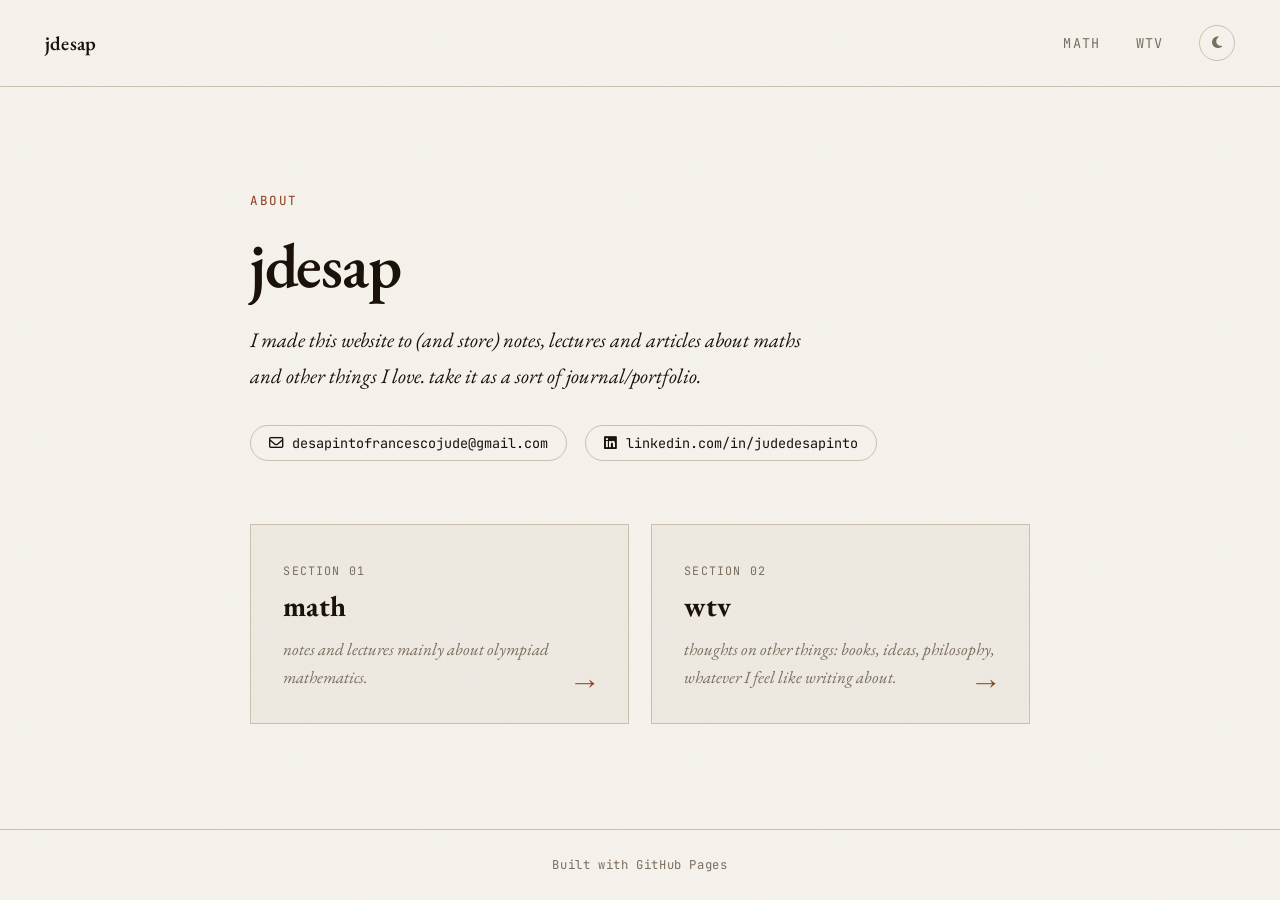
==== index.html @ 36cb31ee "Update index.html" ====
<!DOCTYPE html>
<html lang="en">
<head>
  <meta charset="UTF-8" />
  <meta name="viewport" content="width=device-width, initial-scale=1.0" />
  <title>jdesap</title>
  <link rel="stylesheet" href="assets/css/style.css" />
  <link rel="preconnect" href="https://fonts.googleapis.com">
  <link href="https://fonts.googleapis.com/css2?family=EB+Garamond:ital,wght@0,400;0,600;1,400&family=JetBrains+Mono:wght@400;500&display=swap" rel="stylesheet">
  <link rel="stylesheet" href="https://cdnjs.cloudflare.com/ajax/libs/font-awesome/6.5.0/css/all.min.css" />
  <script>
    // Apply saved theme before page renders to prevent flash
    const saved = localStorage.getItem('theme');
    if (saved === 'dark') document.documentElement.setAttribute('data-theme', 'dark');
  </script>
</head>
<body>
  <div class="grain"></div>

  <nav>
    <a href="index.html" class="nav-name">jdesap</a>
    <div class="nav-links">
      <a href="math/index.html">math</a>
      <a href="blog/index.html">wtv</a>
      <button class="theme-toggle" id="themeToggle" aria-label="Toggle dark mode">
        <i class="fa-solid fa-moon" id="themeIcon"></i>
      </button>
    </div>
  </nav>

  <main class="home-main">
    <div class="home-content">
      <div class="intro-block">
        <span class="label">About</span>
        <h1>jdesap</h1>

        <!-- ✏️ EDIT THIS: Replace with your own introduction -->
        <p class="intro-text">
           I made this website to (and store) notes, lectures and articles about maths and other things I love. take it as a sort of journal/portfolio.
        </p>

        <!-- ✏️ EDIT THIS: Put your real email and LinkedIn URL -->
        <div class="contact-links">
          <a href="mailto:you@email.com" class="contact-pill">
            <i class="fa-regular fa-envelope pill-icon"></i> desapintofrancescojude@gmail.com
          </a>
          <a href="https://linkedin.com/in/yourprofile" target="_blank" class="contact-pill">
            <i class="fa-brands fa-linkedin pill-icon"></i> linkedin.com/in/judedesapinto
          </a>
        </div>
      </div>

      <div class="home-sections">
        <a href="math/index.html" class="section-card">
          <span class="card-label">Section 01</span>
          <h2>math</h2>
          <p>notes and lectures mainly about olympiad mathematics.</p>
          <span class="arrow">→</span>
        </a>
        <a href="blog/index.html" class="section-card">
          <span class="card-label">Section 02</span>
          <h2>wtv</h2>
          <p>thoughts on other things: books, ideas, philosophy, whatever I feel like writing about.</p>
          <span class="arrow">→</span>
        </a>
      </div>
    </div>
  </main>

  <footer>
    <span>Built with GitHub Pages</span>
  </footer>

  <script>
    const toggle = document.getElementById('themeToggle');
    const icon   = document.getElementById('themeIcon');

    function applyTheme(theme) {
      if (theme === 'dark') {
        document.documentElement.setAttribute('data-theme', 'dark');
        icon.className = 'fa-solid fa-sun';
      } else {
        document.documentElement.removeAttribute('data-theme');
        icon.className = 'fa-solid fa-moon';
      }
    }

    // Set correct icon on load
    applyTheme(localStorage.getItem('theme') || 'light');

    toggle.addEventListener('click', () => {
      const isDark = document.documentElement.getAttribute('data-theme') === 'dark';
      const next = isDark ? 'light' : 'dark';
      localStorage.setItem('theme', next);
      applyTheme(next);
    });
  </script>
</body>
</html>
---- assets/css/style.css ----
/* =====================
   DESIGN TOKENS — LIGHT
   ===================== */
:root {
  --bg:         #f5f1eb;
  --bg-card:    #ede9e1;
  --ink:        #1a1208;
  --ink-muted:  #7a6e5e;
  --accent:     #8b3a1a;
  --border:     #c9c0b0;
  --font-serif: 'EB Garamond', Georgia, serif;
  --font-mono:  'JetBrains Mono', monospace;
  --max-w: 780px;
}

/* =====================
   DESIGN TOKENS — DARK
   ===================== */
[data-theme="dark"] {
  --bg:        #151210;
  --bg-card:   #1e1a17;
  --ink:       #e8e0d4;
  --ink-muted: #8a7e72;
  --accent:    #c4673a;
  --border:    #2e2820;
}

/* =====================
   RESET & BASE
   ===================== */
*, *::before, *::after { box-sizing: border-box; margin: 0; padding: 0; }

html { font-size: 18px; scroll-behavior: smooth; }

body {
  background: var(--bg);
  color: var(--ink);
  font-family: var(--font-serif);
  min-height: 100vh;
  display: flex;
  flex-direction: column;
  transition: background 0.25s, color 0.25s;
}

/* Film-grain overlay */
.grain {
  position: fixed; inset: 0; pointer-events: none; z-index: 999;
  background-image: url("data:image/svg+xml,%3Csvg viewBox='0 0 200 200' xmlns='http://www.w3.org/2000/svg'%3E%3Cfilter id='n'%3E%3CfeTurbulence type='fractalNoise' baseFrequency='0.9' numOctaves='4' stitchTiles='stitch'/%3E%3C/filter%3E%3Crect width='100%25' height='100%25' filter='url(%23n)' opacity='0.04'/%3E%3C/svg%3E");
  background-size: 200px 200px;
  opacity: 0.35;
}

/* =====================
   NAV
   ===================== */
nav {
  display: flex;
  justify-content: space-between;
  align-items: center;
  padding: 1.4rem 2.5rem;
  border-bottom: 1px solid var(--border);
  position: sticky; top: 0;
  background: var(--bg);
  z-index: 100;
  transition: background 0.25s, border-color 0.25s;
}

.nav-name {
  font-family: var(--font-serif);
  font-size: 1.1rem;
  font-weight: 600;
  color: var(--ink);
  text-decoration: none;
  letter-spacing: 0.01em;
}

.nav-links {
  display: flex;
  align-items: center;
  gap: 2rem;
}

.nav-links a {
  font-family: var(--font-mono);
  font-size: 0.75rem;
  letter-spacing: 0.08em;
  text-transform: uppercase;
  color: var(--ink-muted);
  text-decoration: none;
  transition: color 0.2s;
}

.nav-links a:hover { color: var(--accent); }

/* Dark mode toggle button */
.theme-toggle {
  background: none;
  border: 1px solid var(--border);
  color: var(--ink-muted);
  cursor: pointer;
  width: 2rem;
  height: 2rem;
  border-radius: 50%;
  display: flex;
  align-items: center;
  justify-content: center;
  font-size: 0.75rem;
  transition: color 0.2s, border-color 0.2s, background 0.2s;
  flex-shrink: 0;
}

.theme-toggle:hover {
  color: var(--accent);
  border-color: var(--accent);
}

/* =====================
   HOME PAGE
   ===================== */
.home-main {
  flex: 1;
  display: flex;
  align-items: center;
  justify-content: center;
  padding: 4rem 2rem;
}

.home-content {
  width: 100%;
  max-width: var(--max-w);
  display: grid;
  gap: 3.5rem;
}

.intro-block {
  display: grid;
  gap: 1.2rem;
}

.label {
  font-family: var(--font-mono);
  font-size: 0.7rem;
  letter-spacing: 0.12em;
  text-transform: uppercase;
  color: var(--accent);
}

h1 {
  font-size: clamp(2.2rem, 5vw, 3.5rem);
  font-weight: 600;
  line-height: 1.1;
  letter-spacing: -0.02em;
}

.intro-text {
  font-size: 1.15rem;
  line-height: 1.75;
  color: var(--ink);
  max-width: 560px;
  font-style: italic;
}

.contact-links {
  display: flex;
  gap: 1rem;
  flex-wrap: wrap;
  margin-top: 0.5rem;
}

.contact-pill {
  display: inline-flex;
  align-items: center;
  gap: 0.5rem;
  padding: 0.45rem 1rem;
  border: 1px solid var(--border);
  border-radius: 100px;
  font-family: var(--font-mono);
  font-size: 0.75rem;
  color: var(--ink);
  text-decoration: none;
  background: transparent;
  transition: background 0.2s, border-color 0.2s, color 0.2s;
}

.contact-pill:hover {
  background: var(--ink);
  color: var(--bg);
  border-color: var(--ink);
}

.pill-icon {
  font-style: normal;
  font-size: 0.8rem;
}

.home-sections {
  display: grid;
  grid-template-columns: 1fr 1fr;
  gap: 1.2rem;
}

@media (max-width: 560px) {
  .home-sections { grid-template-columns: 1fr; }
}

.section-card {
  display: block;
  padding: 1.8rem;
  background: var(--bg-card);
  border: 1px solid var(--border);
  text-decoration: none;
  color: var(--ink);
  transition: border-color 0.2s, transform 0.2s, background 0.25s;
  position: relative;
}

.section-card:hover {
  border-color: var(--accent);
  transform: translateY(-2px);
}

.card-label {
  font-family: var(--font-mono);
  font-size: 0.65rem;
  letter-spacing: 0.1em;
  text-transform: uppercase;
  color: var(--ink-muted);
}

.section-card h2 {
  font-size: 1.6rem;
  margin: 0.4rem 0 0.6rem;
}

.section-card p {
  font-size: 0.95rem;
  line-height: 1.6;
  color: var(--ink-muted);
  font-style: italic;
}

.arrow {
  position: absolute;
  bottom: 1.5rem;
  right: 1.8rem;
  font-size: 1.2rem;
  color: var(--accent);
}

/* =====================
   INDEX PAGES (Math / Blog listing)
   ===================== */
.section-main {
  flex: 1;
  max-width: var(--max-w);
  width: 100%;
  margin: 0 auto;
  padding: 3rem 2rem;
}

.section-header {
  border-bottom: 1px solid var(--border);
  padding-bottom: 1.5rem;
  margin-bottom: 2.5rem;
}

.section-header h1 { font-size: 2.2rem; }
.section-header p  { color: var(--ink-muted); font-style: italic; margin-top: 0.4rem; }

.post-list {
  list-style: none;
  display: grid;
  gap: 0;
}

.post-item {
  display: flex;
  justify-content: space-between;
  align-items: baseline;
  gap: 1rem;
  padding: 1.1rem 0;
  border-bottom: 1px solid var(--border);
}

.post-item a {
  color: var(--ink);
  text-decoration: none;
  font-size: 1.05rem;
  transition: color 0.2s;
}

.post-item a:hover { color: var(--accent); }

.post-date {
  font-family: var(--font-mono);
  font-size: 0.7rem;
  color: var(--ink-muted);
  white-space: nowrap;
  flex-shrink: 0;
}

.empty-state {
  font-style: italic;
  color: var(--ink-muted);
  padding: 2rem 0;
}

/* =====================
   ARTICLE PAGE
   ===================== */
.article-main {
  flex: 1;
  max-width: 680px;
  width: 100%;
  margin: 0 auto;
  padding: 3rem 2rem 5rem;
}

.article-header {
  margin-bottom: 2.5rem;
  padding-bottom: 1.5rem;
  border-bottom: 1px solid var(--border);
}

.article-header h1 {
  font-size: clamp(1.6rem, 4vw, 2.4rem);
  line-height: 1.2;
  margin-bottom: 0.7rem;
}

.article-meta {
  font-family: var(--font-mono);
  font-size: 0.72rem;
  color: var(--ink-muted);
  letter-spacing: 0.05em;
}

/* Prose */
.prose { line-height: 1.85; font-size: 1.05rem; }
.prose p              { margin: 1.2em 0; }
.prose h2             { font-size: 1.4rem; margin: 2em 0 0.7em; border-bottom: 1px solid var(--border); padding-bottom: 0.3em; }
.prose h3             { font-size: 1.15rem; margin: 1.8em 0 0.5em; }
.prose ul, .prose ol  { padding-left: 1.5rem; margin: 1em 0; }
.prose li             { margin: 0.4em 0; }
.prose blockquote     { border-left: 3px solid var(--accent); padding-left: 1rem; color: var(--ink-muted); font-style: italic; margin: 1.5em 0; }
.prose img            { max-width: 100%; border: 1px solid var(--border); margin: 1.5em 0; display: block; }
.prose code           { font-family: var(--font-mono); font-size: 0.85em; background: var(--bg-card); padding: 0.1em 0.35em; border-radius: 3px; }
.prose pre            { background: var(--bg-card); border: 1px solid var(--border); padding: 1.2rem; overflow-x: auto; margin: 1.5em 0; }
.prose pre code       { background: none; padding: 0; }
.prose a              { color: var(--accent); text-decoration: underline; text-underline-offset: 3px; }

/* Back link */
.back-link {
  display: inline-flex;
  align-items: center;
  gap: 0.4rem;
  font-family: var(--font-mono);
  font-size: 0.72rem;
  letter-spacing: 0.06em;
  text-transform: uppercase;
  color: var(--ink-muted);
  text-decoration: none;
  margin-bottom: 2rem;
}
.back-link:hover { color: var(--accent); }

/* =====================
   FOOTER
   ===================== */
footer {
  padding: 1.5rem 2.5rem;
  border-top: 1px solid var(--border);
  font-family: var(--font-mono);
  font-size: 0.68rem;
  color: var(--ink-muted);
  letter-spacing: 0.05em;
  text-align: center;
}
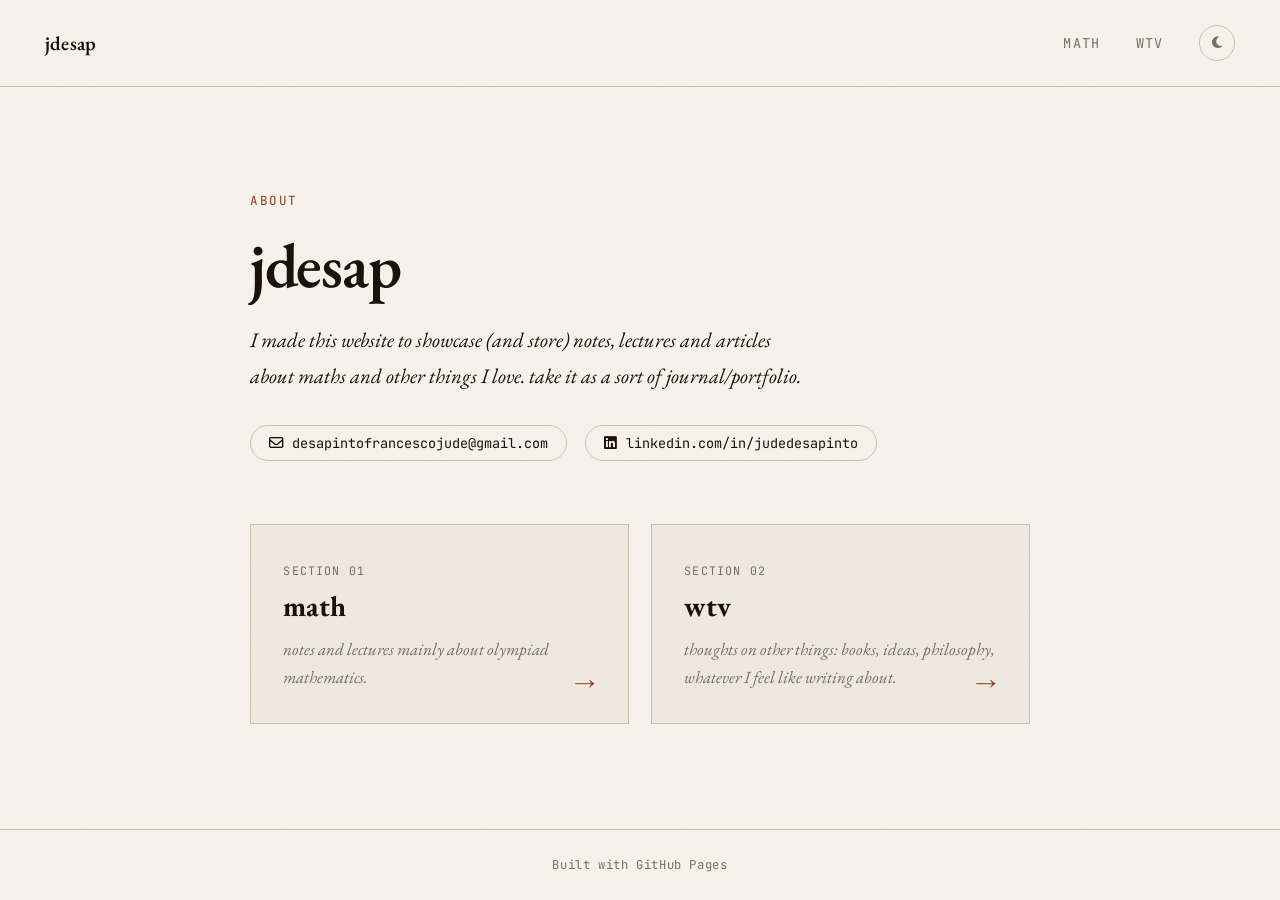
==== commit 3a077872: "Update index.html" ====
--- a/index.html
+++ b/index.html
@@ -36,7 +36,7 @@
 
         <!-- ✏️ EDIT THIS: Replace with your own introduction -->
         <p class="intro-text">
-           I made this website to (and store) notes, lectures and articles about maths and other things I love. take it as a sort of journal/portfolio.
+           I made this website to showcase (and store) notes, lectures and articles about maths and other things I love. take it as a sort of journal/portfolio.
         </p>
 
         <!-- ✏️ EDIT THIS: Put your real email and LinkedIn URL -->
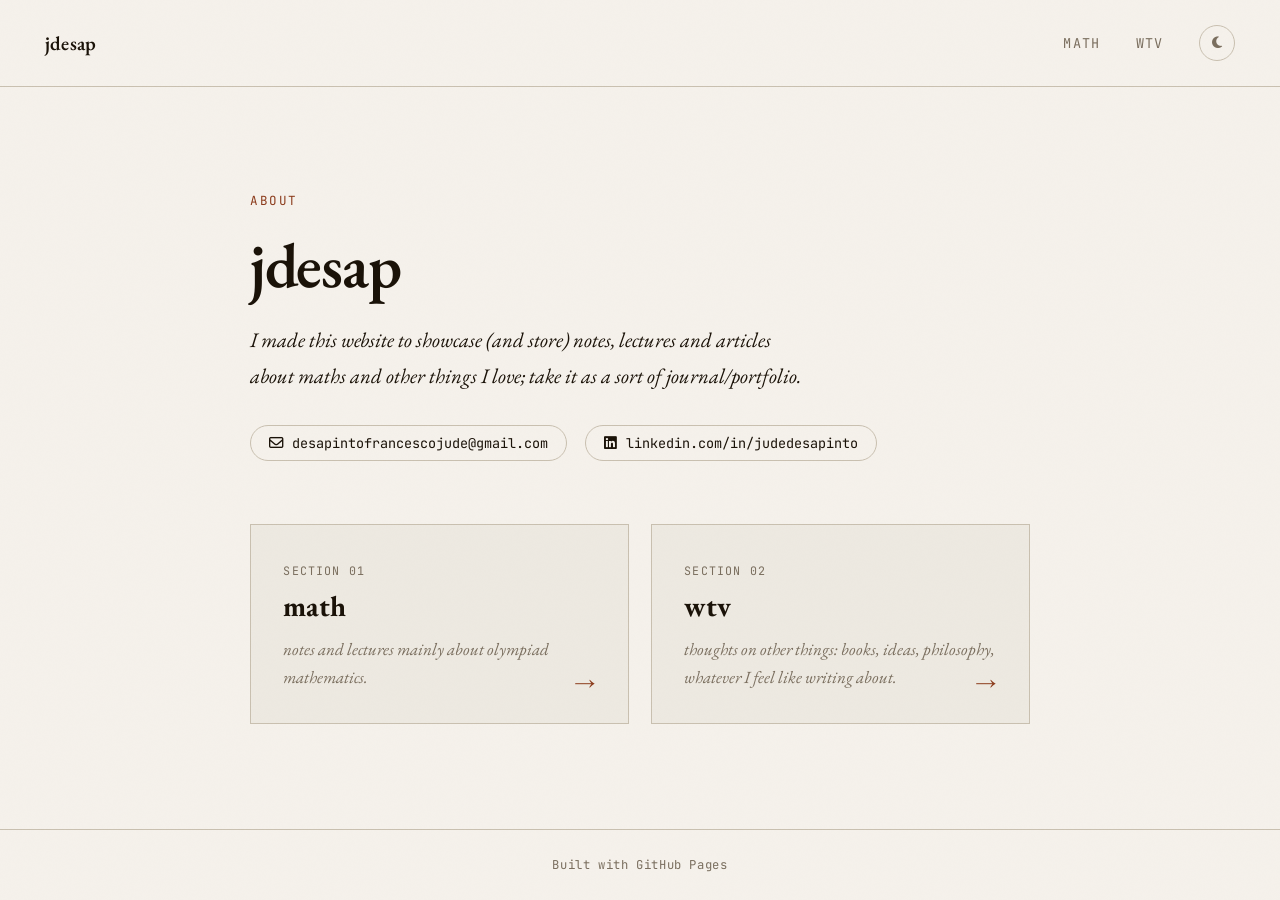
==== commit 42273959: "Update index.html" ====
--- a/index.html
+++ b/index.html
@@ -36,7 +36,7 @@
 
         <!-- ✏️ EDIT THIS: Replace with your own introduction -->
         <p class="intro-text">
-           I made this website to showcase (and store) notes, lectures and articles about maths and other things I love. take it as a sort of journal/portfolio.
+           I made this website to showcase (and store) notes, lectures and articles about maths and other things I love; take it as a sort of journal/portfolio.
         </p>
 
         <!-- ✏️ EDIT THIS: Put your real email and LinkedIn URL -->
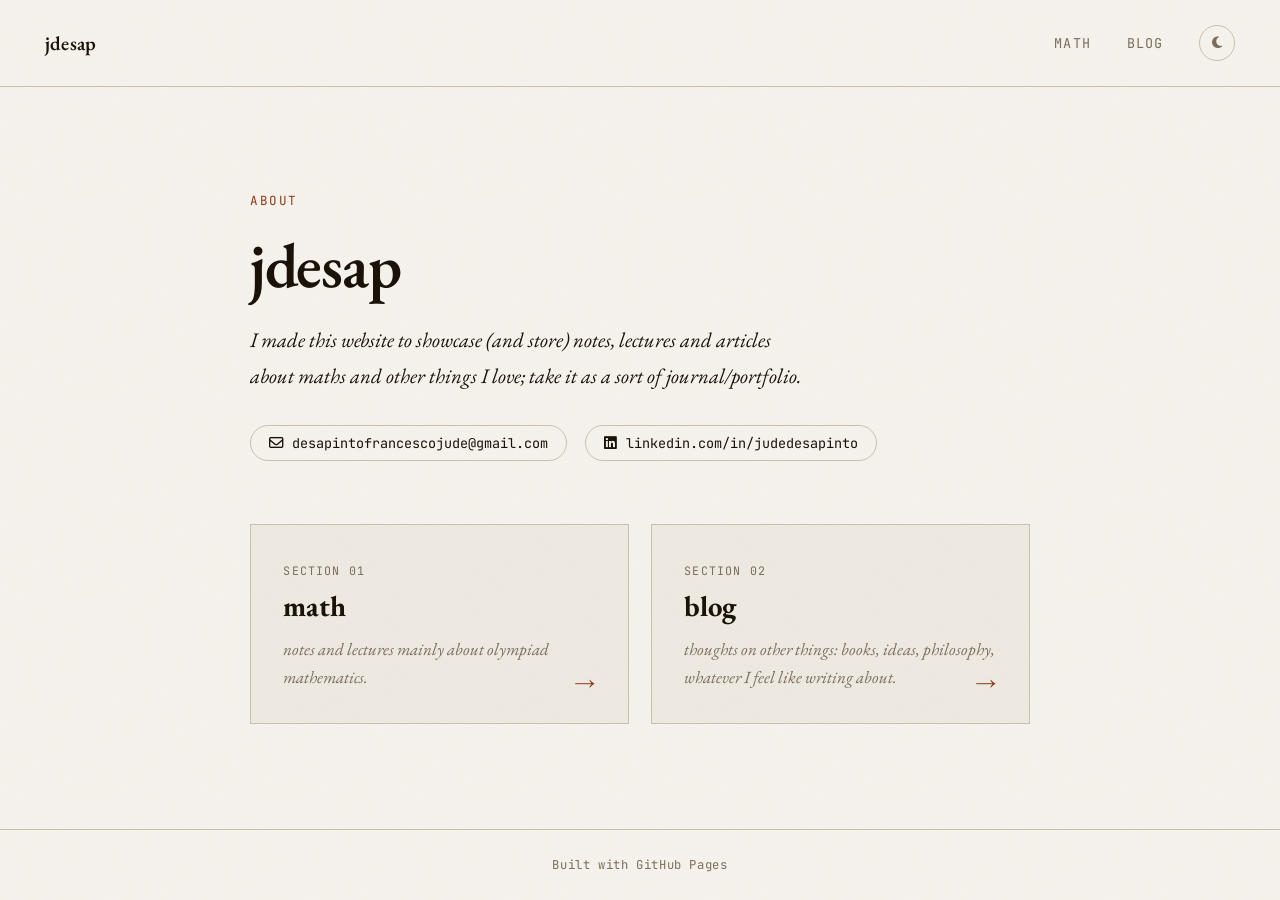
==== commit 1a677189: "Update index.html" ====
--- a/index.html
+++ b/index.html
@@ -21,7 +21,7 @@
     <a href="index.html" class="nav-name">jdesap</a>
     <div class="nav-links">
       <a href="math/index.html">math</a>
-      <a href="blog/index.html">wtv</a>
+      <a href="blog/index.html">blog</a>
       <button class="theme-toggle" id="themeToggle" aria-label="Toggle dark mode">
         <i class="fa-solid fa-moon" id="themeIcon"></i>
       </button>
@@ -34,12 +34,12 @@
         <span class="label">About</span>
         <h1>jdesap</h1>
 
-        <!-- ✏️ EDIT THIS: Replace with your own introduction -->
+        <!-- Intro -->
         <p class="intro-text">
            I made this website to showcase (and store) notes, lectures and articles about maths and other things I love; take it as a sort of journal/portfolio.
         </p>
 
-        <!-- ✏️ EDIT THIS: Put your real email and LinkedIn URL -->
+        <!-- Contatti -->
         <div class="contact-links">
           <a href="mailto:you@email.com" class="contact-pill">
             <i class="fa-regular fa-envelope pill-icon"></i> desapintofrancescojude@gmail.com
@@ -59,7 +59,7 @@
         </a>
         <a href="blog/index.html" class="section-card">
           <span class="card-label">Section 02</span>
-          <h2>wtv</h2>
+          <h2>blog</h2>
           <p>thoughts on other things: books, ideas, philosophy, whatever I feel like writing about.</p>
           <span class="arrow">→</span>
         </a>
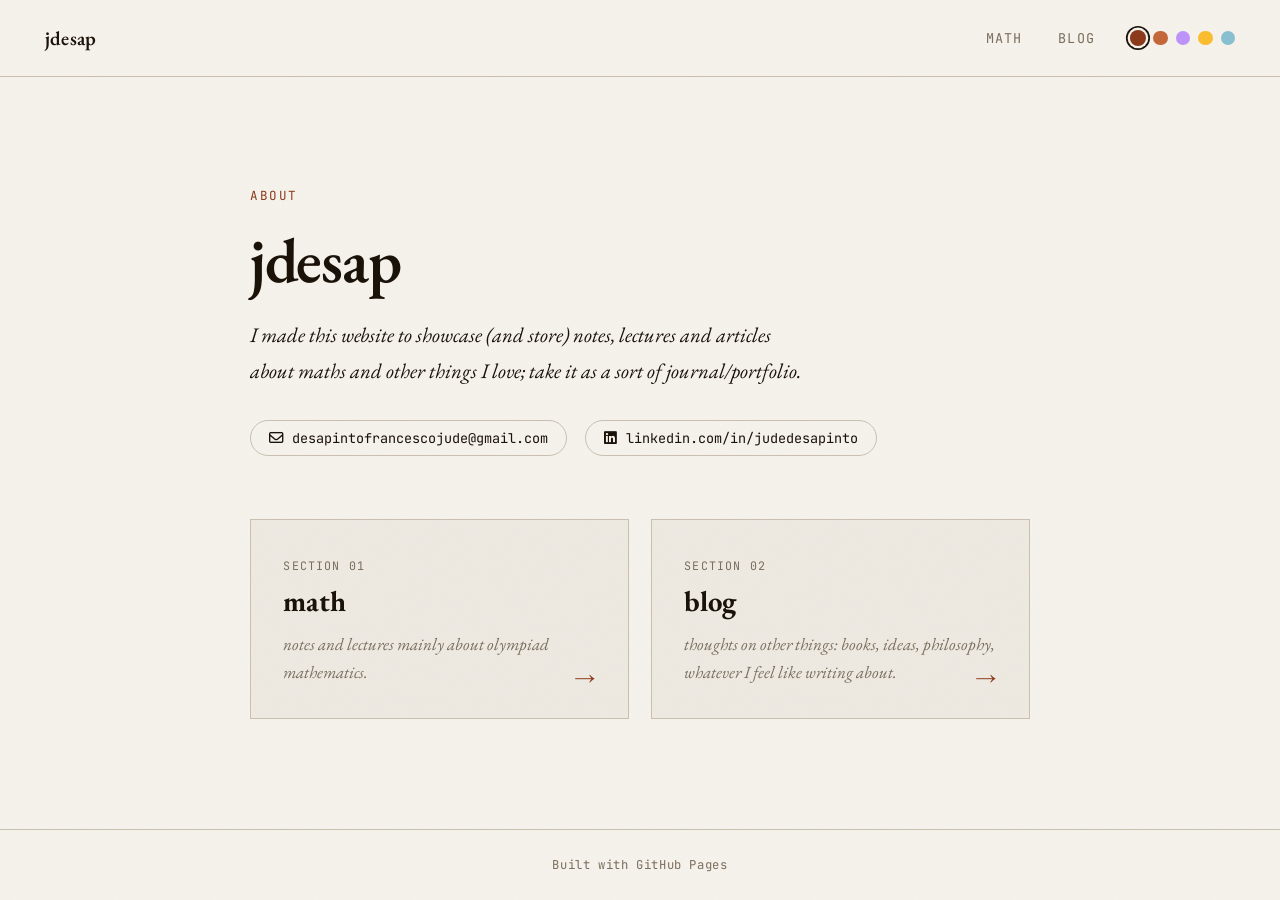
==== commit d0c3112e: "Add 5-theme picker (light, dark, dracula, gruvbox, nord) Replaces the moon/sun toggle with a row of " ====
--- a/index.html
+++ b/index.html
@@ -9,9 +9,7 @@
   <link href="https://fonts.googleapis.com/css2?family=EB+Garamond:ital,wght@0,400;0,600;1,400&family=JetBrains+Mono:wght@400;500&display=swap" rel="stylesheet">
   <link rel="stylesheet" href="https://cdnjs.cloudflare.com/ajax/libs/font-awesome/6.5.0/css/all.min.css" />
   <script>
-    // Apply saved theme before page renders to prevent flash
-    const saved = localStorage.getItem('theme');
-    if (saved === 'dark') document.documentElement.setAttribute('data-theme', 'dark');
+    const s=localStorage.getItem('theme');if(s&&s!=='light')document.documentElement.setAttribute('data-theme',s);
   </script>
 </head>
 <body>
@@ -22,9 +20,13 @@
     <div class="nav-links">
       <a href="math/index.html">math</a>
       <a href="blog/index.html">blog</a>
-      <button class="theme-toggle" id="themeToggle" aria-label="Toggle dark mode">
-        <i class="fa-solid fa-moon" id="themeIcon"></i>
-      </button>
+      <div class="theme-picker" id="themePicker">
+        <button class="theme-dot" data-theme="light"   style="background:#8b3a1a" aria-label="Light"   title="light"></button>
+        <button class="theme-dot" data-theme="dark"    style="background:#c4673a" aria-label="Dark"    title="dark"></button>
+        <button class="theme-dot" data-theme="dracula" style="background:#bd93f9" aria-label="Dracula" title="dracula"></button>
+        <button class="theme-dot" data-theme="gruvbox" style="background:#fabd2f" aria-label="Gruvbox" title="gruvbox"></button>
+        <button class="theme-dot" data-theme="nord"    style="background:#88c0d0" aria-label="Nord"    title="nord"></button>
+      </div>
     </div>
   </nav>
 
@@ -44,7 +46,7 @@
           <a href="mailto:you@email.com" class="contact-pill">
             <i class="fa-regular fa-envelope pill-icon"></i> desapintofrancescojude@gmail.com
           </a>
-          <a href="https://linkedin.com/in/yourprofile" target="_blank" class="contact-pill">
+          <a href="https://linkedin.com/in/judedesapinto" target="_blank" class="contact-pill">
             <i class="fa-brands fa-linkedin pill-icon"></i> linkedin.com/in/judedesapinto
           </a>
         </div>
@@ -72,27 +74,20 @@
   </footer>
 
   <script>
-    const toggle = document.getElementById('themeToggle');
-    const icon   = document.getElementById('themeIcon');
-
-    function applyTheme(theme) {
-      if (theme === 'dark') {
-        document.documentElement.setAttribute('data-theme', 'dark');
-        icon.className = 'fa-solid fa-sun';
-      } else {
-        document.documentElement.removeAttribute('data-theme');
-        icon.className = 'fa-solid fa-moon';
-      }
+    function applyTheme(th) {
+      if (th === 'light') document.documentElement.removeAttribute('data-theme');
+      else document.documentElement.setAttribute('data-theme', th);
+      document.querySelectorAll('.theme-dot').forEach(d =>
+        d.classList.toggle('active', d.dataset.theme === th)
+      );
     }
-
-    // Set correct icon on load
     applyTheme(localStorage.getItem('theme') || 'light');
-
-    toggle.addEventListener('click', () => {
-      const isDark = document.documentElement.getAttribute('data-theme') === 'dark';
-      const next = isDark ? 'light' : 'dark';
-      localStorage.setItem('theme', next);
-      applyTheme(next);
+    document.getElementById('themePicker').addEventListener('click', e => {
+      const dot = e.target.closest('.theme-dot');
+      if (!dot) return;
+      const th = dot.dataset.theme;
+      localStorage.setItem('theme', th);
+      applyTheme(th);
     });
   </script>
 </body>
--- a/assets/css/style.css
+++ b/assets/css/style.css
@@ -26,6 +26,42 @@
 }
 
 /* =====================
+   DESIGN TOKENS — DRACULA
+   ===================== */
+[data-theme="dracula"] {
+  --bg:        #282a36;
+  --bg-card:   #1e1f29;
+  --ink:       #f8f8f2;
+  --ink-muted: #6272a4;
+  --accent:    #bd93f9;
+  --border:    #44475a;
+}
+
+/* =====================
+   DESIGN TOKENS — GRUVBOX
+   ===================== */
+[data-theme="gruvbox"] {
+  --bg:        #282828;
+  --bg-card:   #3c3836;
+  --ink:       #ebdbb2;
+  --ink-muted: #928374;
+  --accent:    #fabd2f;
+  --border:    #504945;
+}
+
+/* =====================
+   DESIGN TOKENS — NORD
+   ===================== */
+[data-theme="nord"] {
+  --bg:        #2e3440;
+  --bg-card:   #3b4252;
+  --ink:       #eceff4;
+  --ink-muted: #7b88a1;
+  --accent:    #88c0d0;
+  --border:    #434c5e;
+}
+
+/* =====================
    RESET & BASE
    ===================== */
 *, *::before, *::after { box-sizing: border-box; margin: 0; padding: 0; }
@@ -92,26 +128,29 @@
 
 .nav-links a:hover { color: var(--accent); }
 
-/* Dark mode toggle button */
-.theme-toggle {
-  background: none;
-  border: 1px solid var(--border);
-  color: var(--ink-muted);
+/* Theme picker dots */
+.theme-picker {
+  display: flex;
+  align-items: center;
+  gap: 0.45rem;
+}
+
+.theme-dot {
+  width: 0.8rem;
+  height: 0.8rem;
+  border-radius: 50%;
   cursor: pointer;
-  width: 2rem;
-  height: 2rem;
-  border-radius: 50%;
-  display: flex;
-  align-items: center;
-  justify-content: center;
-  font-size: 0.75rem;
-  transition: color 0.2s, border-color 0.2s, background 0.2s;
+  border: 2px solid transparent;
+  padding: 0;
+  transition: transform 0.15s, box-shadow 0.15s;
   flex-shrink: 0;
 }
 
-.theme-toggle:hover {
-  color: var(--accent);
-  border-color: var(--accent);
+.theme-dot:hover { transform: scale(1.25); }
+
+.theme-dot.active {
+  box-shadow: 0 0 0 2px var(--bg), 0 0 0 3.5px var(--ink);
+  transform: scale(1.15);
 }
 
 /* =====================
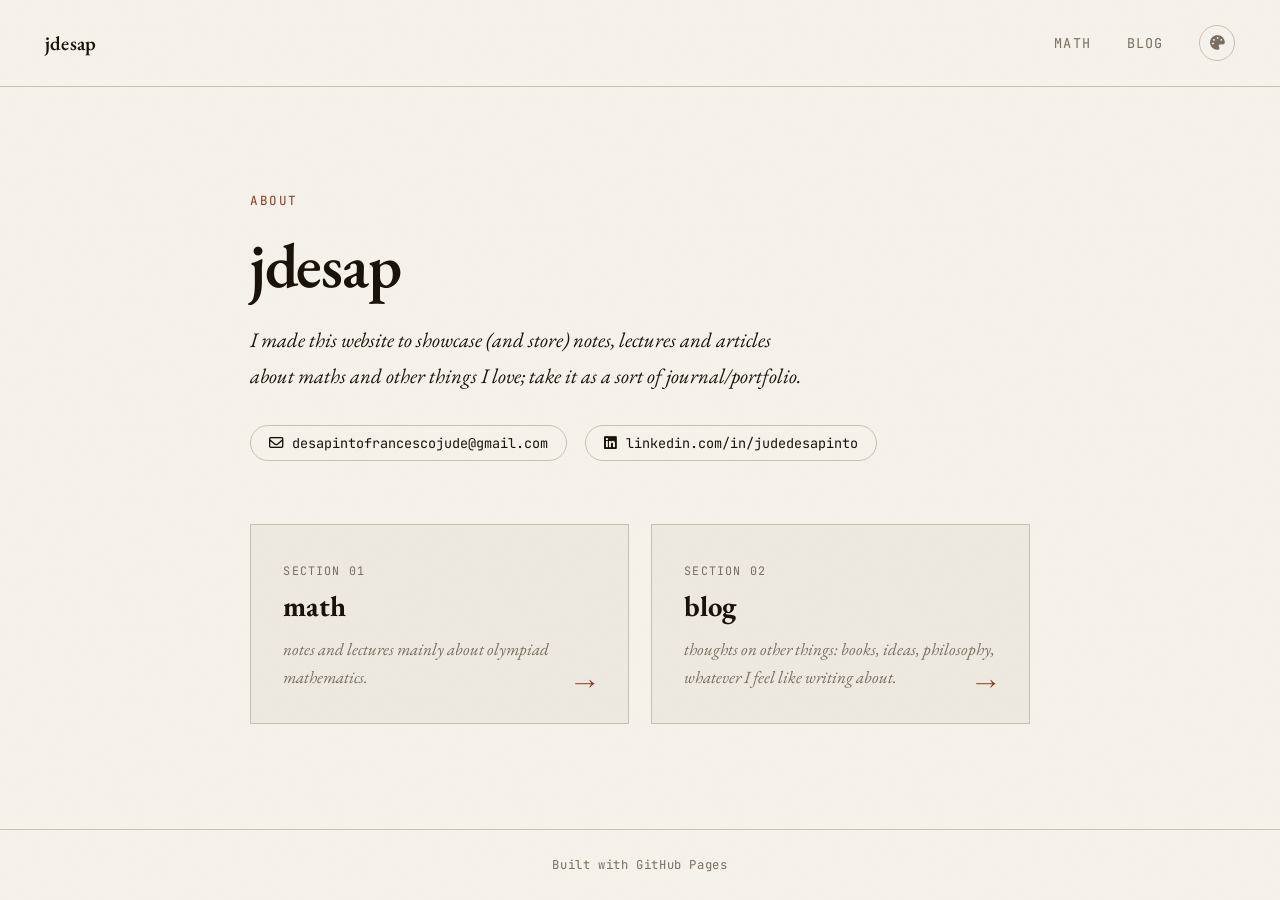
==== commit 9398f7d0: "Replace dot picker with palette button + dropdown Swaps the always-visible dot row for a circle butt" ====
--- a/index.html
+++ b/index.html
@@ -20,12 +20,17 @@
     <div class="nav-links">
       <a href="math/index.html">math</a>
       <a href="blog/index.html">blog</a>
-      <div class="theme-picker" id="themePicker">
-        <button class="theme-dot" data-theme="light"   style="background:#8b3a1a" aria-label="Light"   title="light"></button>
-        <button class="theme-dot" data-theme="dark"    style="background:#c4673a" aria-label="Dark"    title="dark"></button>
-        <button class="theme-dot" data-theme="dracula" style="background:#bd93f9" aria-label="Dracula" title="dracula"></button>
-        <button class="theme-dot" data-theme="gruvbox" style="background:#fabd2f" aria-label="Gruvbox" title="gruvbox"></button>
-        <button class="theme-dot" data-theme="nord"    style="background:#88c0d0" aria-label="Nord"    title="nord"></button>
+      <div class="theme-toggle-wrap" id="themeWrap">
+        <button class="theme-toggle" id="themeToggle" aria-label="Choose theme">
+          <i class="fa-solid fa-palette"></i>
+        </button>
+        <div class="theme-menu" id="themeMenu">
+          <button class="theme-option" data-theme="light">  <span class="theme-swatch" style="background:#8b3a1a"></span>light</button>
+          <button class="theme-option" data-theme="dark">   <span class="theme-swatch" style="background:#c4673a"></span>dark</button>
+          <button class="theme-option" data-theme="dracula"><span class="theme-swatch" style="background:#bd93f9"></span>dracula</button>
+          <button class="theme-option" data-theme="gruvbox"><span class="theme-swatch" style="background:#fabd2f"></span>gruvbox</button>
+          <button class="theme-option" data-theme="nord">   <span class="theme-swatch" style="background:#88c0d0"></span>nord</button>
+        </div>
       </div>
     </div>
   </nav>
@@ -74,20 +79,28 @@
   </footer>
 
   <script>
+    const wrap = document.getElementById('themeWrap');
+    document.getElementById('themeToggle').addEventListener('click', e => {
+      e.stopPropagation();
+      wrap.classList.toggle('open');
+    });
+    document.addEventListener('click', () => wrap.classList.remove('open'));
+
     function applyTheme(th) {
       if (th === 'light') document.documentElement.removeAttribute('data-theme');
       else document.documentElement.setAttribute('data-theme', th);
-      document.querySelectorAll('.theme-dot').forEach(d =>
+      document.querySelectorAll('.theme-option').forEach(d =>
         d.classList.toggle('active', d.dataset.theme === th)
       );
     }
     applyTheme(localStorage.getItem('theme') || 'light');
-    document.getElementById('themePicker').addEventListener('click', e => {
-      const dot = e.target.closest('.theme-dot');
-      if (!dot) return;
-      const th = dot.dataset.theme;
+    document.getElementById('themeMenu').addEventListener('click', e => {
+      const opt = e.target.closest('.theme-option');
+      if (!opt) return;
+      const th = opt.dataset.theme;
       localStorage.setItem('theme', th);
       applyTheme(th);
+      wrap.classList.remove('open');
     });
   </script>
 </body>
--- a/assets/css/style.css
+++ b/assets/css/style.css
@@ -128,30 +128,80 @@
 
 .nav-links a:hover { color: var(--accent); }
 
-/* Theme picker dots */
-.theme-picker {
-  display: flex;
-  align-items: center;
-  gap: 0.45rem;
-}
-
-.theme-dot {
-  width: 0.8rem;
-  height: 0.8rem;
+/* Theme toggle button + dropdown */
+.theme-toggle-wrap {
+  position: relative;
+}
+
+.theme-toggle {
+  background: none;
+  border: 1px solid var(--border);
+  color: var(--ink-muted);
+  cursor: pointer;
+  width: 2rem;
+  height: 2rem;
   border-radius: 50%;
+  display: flex;
+  align-items: center;
+  justify-content: center;
+  font-size: 0.8rem;
+  transition: color 0.2s, border-color 0.2s;
+  flex-shrink: 0;
+}
+
+.theme-toggle:hover {
+  color: var(--accent);
+  border-color: var(--accent);
+}
+
+.theme-menu {
+  display: none;
+  flex-direction: column;
+  position: absolute;
+  top: calc(100% + 0.55rem);
+  right: 0;
+  background: var(--bg-card);
+  border: 1px solid var(--border);
+  padding: 0.35rem;
+  min-width: 8.5rem;
+  z-index: 200;
+  box-shadow: 0 4px 16px rgba(0,0,0,0.12);
+}
+
+.theme-toggle-wrap.open .theme-menu { display: flex; }
+
+.theme-option {
+  display: flex;
+  align-items: center;
+  gap: 0.55rem;
+  padding: 0.38rem 0.6rem;
+  background: none;
+  border: none;
   cursor: pointer;
-  border: 2px solid transparent;
-  padding: 0;
-  transition: transform 0.15s, box-shadow 0.15s;
+  color: var(--ink-muted);
+  font-family: var(--font-mono);
+  font-size: 0.68rem;
+  letter-spacing: 0.07em;
+  text-transform: uppercase;
+  width: 100%;
+  text-align: left;
+  transition: color 0.15s, background 0.15s;
+  border-radius: 2px;
+}
+
+.theme-option:hover { color: var(--ink); background: var(--bg); }
+.theme-option.active { color: var(--accent); }
+
+.theme-swatch {
+  width: 0.65rem;
+  height: 0.65rem;
+  border-radius: 50%;
   flex-shrink: 0;
-}
-
-.theme-dot:hover { transform: scale(1.25); }
-
-.theme-dot.active {
-  box-shadow: 0 0 0 2px var(--bg), 0 0 0 3.5px var(--ink);
-  transform: scale(1.15);
-}
+  outline: 1.5px solid transparent;
+  outline-offset: 1px;
+}
+
+.theme-option.active .theme-swatch { outline-color: var(--accent); }
 
 /* =====================
    HOME PAGE
